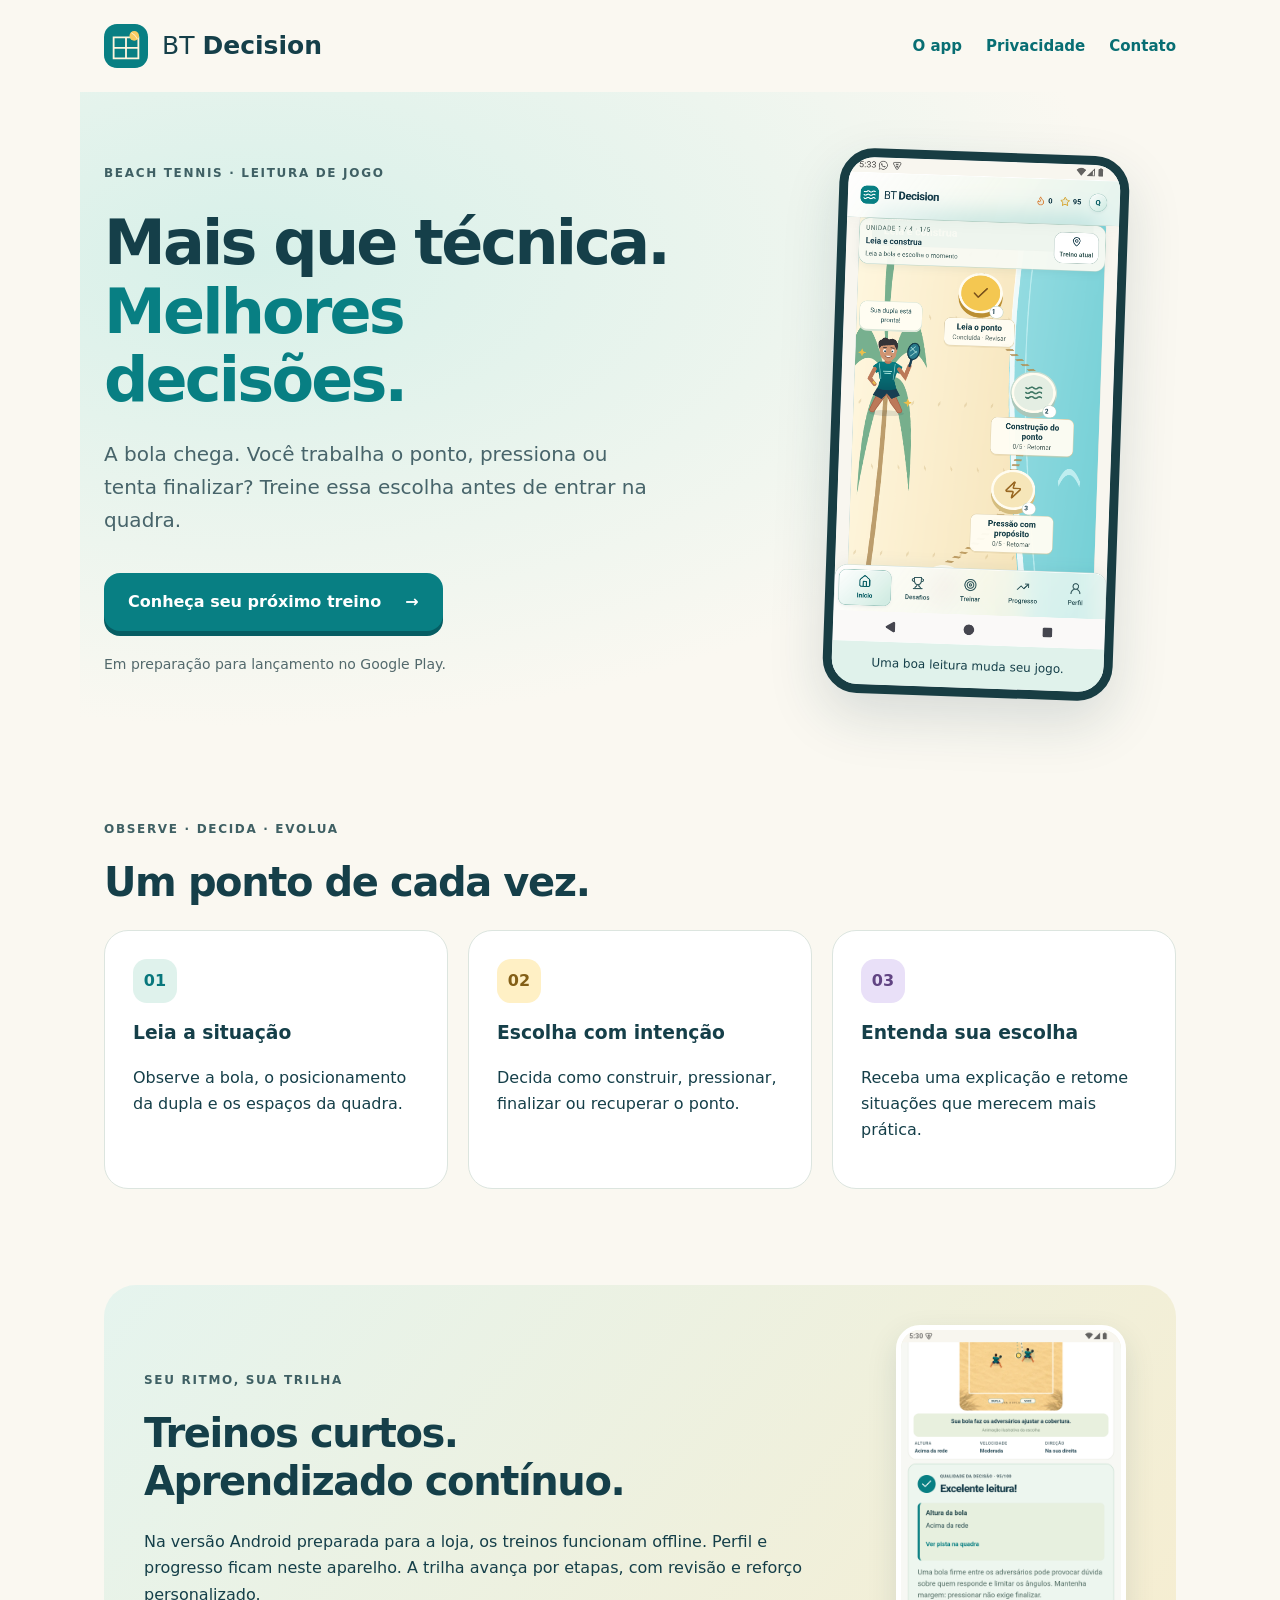
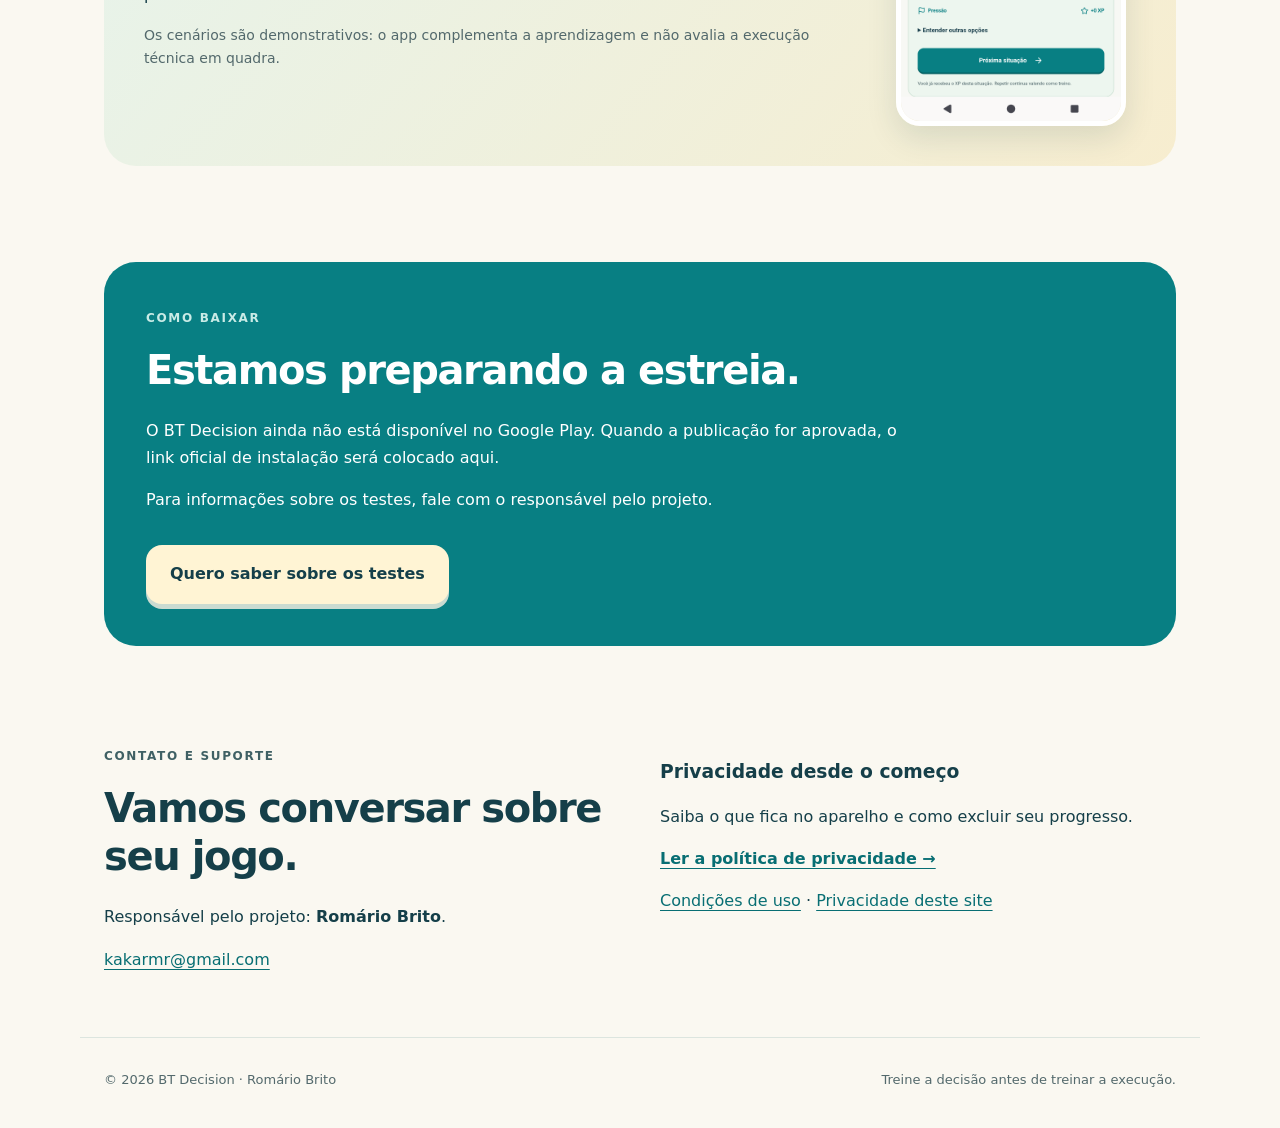
==== index.html @ 3d18ed54 "Publish BT Decision presentation, privacy and support website" ====
<!doctype html>
<html lang="pt-BR">
<head>
  <meta charset="utf-8"><meta name="viewport" content="width=device-width,initial-scale=1">
  <meta name="description" content="BT Decision: treine sua leitura de jogo e suas decisões no Beach Tennis. Conheça o aplicativo, sua política de privacidade e o canal de suporte.">
  <meta name="theme-color" content="#087f83">
  <title>BT Decision — Beach Tennis</title>
  <link rel="icon" href="assets/icon.svg" type="image/svg+xml">
  <link rel="stylesheet" href="style.css">
</head>
<body>
<a class="skip" href="#conteudo">Ir para o conteúdo</a>
<header class="wrap"><a class="brand" href="./"><img src="assets/icon.svg" width="44" height="44" alt="">BT <strong>Decision</strong></a><nav aria-label="Menu principal"><a href="#como-funciona">O app</a><a href="privacidade/">Privacidade</a><a href="#contato">Contato</a></nav></header>
<main id="conteudo">
<section class="hero wrap">
  <div><span class="tag">BEACH TENNIS · LEITURA DE JOGO</span><h1>Mais que técnica.<br><em>Melhores decisões.</em></h1><p class="lead">A bola chega. Você trabalha o ponto, pressiona ou tenta finalizar? Treine essa escolha antes de entrar na quadra.</p><a class="button" href="#como-funciona">Conheça seu próximo treino <span aria-hidden="true">→</span></a><p class="status">Em preparação para lançamento no Google Play.</p></div>
  <figure class="phone"><img src="assets/trilha.png" width="1080" height="1920" alt="Tela real do BT Decision com a trilha de aprendizado e o próximo treino recomendado."><figcaption>Uma boa leitura muda seu jogo.</figcaption></figure>
</section>
<section class="section wrap" id="como-funciona"><span class="tag">OBSERVE · DECIDA · EVOLUA</span><h2>Um ponto de cada vez.</h2><div class="cards"><article><span class="number">01</span><h3>Leia a situação</h3><p>Observe a bola, o posicionamento da dupla e os espaços da quadra.</p></article><article><span class="number">02</span><h3>Escolha com intenção</h3><p>Decida como construir, pressionar, finalizar ou recuperar o ponto.</p></article><article><span class="number">03</span><h3>Entenda sua escolha</h3><p>Receba uma explicação e retome situações que merecem mais prática.</p></article></div></section>
<section class="section wrap"><div class="highlight"><div><span class="tag">SEU RITMO, SUA TRILHA</span><h2>Treinos curtos.<br>Aprendizado contínuo.</h2><p>Na versão Android preparada para a loja, os treinos funcionam offline. Perfil e progresso ficam neste aparelho. A trilha avança por etapas, com revisão e reforço personalizado.</p><p class="note">Os cenários são demonstrativos: o app complementa a aprendizagem e não avalia a execução técnica em quadra.</p></div><img class="screen" src="assets/feedback.png" width="1080" height="1920" loading="lazy" alt="Exemplo real de explicação após uma decisão no aplicativo."></div></section>
<section class="section wrap" id="baixar"><div class="download"><span class="tag">COMO BAIXAR</span><h2>Estamos preparando a estreia.</h2><p>O BT Decision ainda não está disponível no Google Play. Quando a publicação for aprovada, o link oficial de instalação será colocado aqui.</p><p>Para informações sobre os testes, fale com o responsável pelo projeto.</p><a class="button light" href="mailto:kakarmr@gmail.com?subject=BT%20Decision%20-%20testes">Quero saber sobre os testes</a></div></section>
<section class="section wrap contact" id="contato"><div><span class="tag">CONTATO E SUPORTE</span><h2>Vamos conversar sobre seu jogo.</h2><p>Responsável pelo projeto: <strong>Romário Brito</strong>.</p><p><a href="mailto:kakarmr@gmail.com">kakarmr@gmail.com</a></p></div><div><h3>Privacidade desde o começo</h3><p>Saiba o que fica no aparelho e como excluir seu progresso.</p><a class="text-link" href="privacidade/">Ler a política de privacidade →</a><p><a href="termos/">Condições de uso</a> · <a href="privacidade-site/">Privacidade deste site</a></p></div></section>
</main>
<footer class="wrap"><p>© 2026 BT Decision · Romário Brito</p><p>Treine a decisão antes de treinar a execução.</p></footer>
</body></html>
---- style.css ----
:root{font-family:system-ui,-apple-system,BlinkMacSystemFont,"Segoe UI",sans-serif;color:#153f49;background:#faf8f1;line-height:1.65;scroll-behavior:smooth}*{box-sizing:border-box}body{margin:0}a{color:#086e73;text-underline-offset:4px}a:focus-visible{outline:3px solid #bd7500;outline-offset:5px}img{max-width:100%;height:auto}.wrap{max-width:1120px;margin:auto;padding-left:24px;padding-right:24px}header{display:flex;align-items:center;justify-content:space-between;gap:24px;padding-top:24px;padding-bottom:24px}.brand{display:flex;align-items:center;gap:8px;font-size:25px;text-decoration:none;color:#153f49}.brand img{margin-right:6px;border-radius:13px}nav{display:flex;gap:24px}nav a{text-decoration:none;font-size:15px;font-weight:600}.skip{position:absolute;top:-100px;padding:12px;background:#fff}.skip:focus{top:0}.hero{display:grid;grid-template-columns:1.2fr .8fr;align-items:center;gap:70px;padding-top:60px;padding-bottom:70px;background:radial-gradient(ellipse at 15% 25%,#d7f0e9,transparent 65%)}.tag{font-size:12px;letter-spacing:.14em;font-weight:800;color:#3f6064}h1{font-size:clamp(36px,5vw,62px);line-height:1.1;letter-spacing:-.045em;margin:24px 0}h1 em{color:#087f83;font-style:normal}h2{font-size:clamp(28px,3.5vw,40px);line-height:1.2;letter-spacing:-.035em;margin:16px 0 24px}h3{line-height:1.3}.lead{font-size:20px;max-width:560px;color:#47646a}.button{display:inline-flex;align-items:center;gap:24px;justify-content:center;background:#087f83;color:white;text-decoration:none;padding:16px 24px;border-radius:16px;font-weight:750;box-shadow:0 5px 0 #065d63;margin-top:16px}.button:hover{background:#066c70}.status,.note{font-size:14px;color:#53696c}.status{margin-top:22px}.phone{margin:0 auto;width:min(100%,290px);background:#fff;border:9px solid #183d43;border-radius:35px;overflow:hidden;box-shadow:0 22px 55px #153f4926;transform:rotate(2deg)}.phone img{display:block;width:100%;border-radius:23px 23px 0 0}.phone figcaption{font-size:12px;text-align:center;padding:12px;background:#e0f2eb}.section{padding-top:48px;padding-bottom:48px}.cards{display:grid;grid-template-columns:repeat(3,1fr);gap:20px}.cards article{background:#fff;padding:28px;border:1px solid #dce5df;border-radius:24px}.number{display:inline-grid;place-items:center;width:44px;height:44px;border-radius:14px;background:#dff2ec;color:#08777c;font-weight:800}.cards article:nth-child(2) .number{background:#fff0c5;color:#835f17}.cards article:nth-child(3) .number{background:#e9e0f8;color:#614483}.highlight{border-radius:32px;padding:40px;background:linear-gradient(130deg,#e5f4ee,#f7edcf);display:grid;grid-template-columns:1fr 240px;align-items:center;gap:50px}.screen{width:230px;border:5px solid #fff;border-radius:24px;box-shadow:0 12px 30px #153f4920}.download{border-radius:32px;background:#087f83;color:#fff;padding:42px}.download .tag{color:#c9ebe6}.download p{max-width:760px}.light{background:#fff4d4;color:#153f49;box-shadow:0 5px 0 #cadbd1}.light:hover{background:#fff}.contact{display:grid;grid-template-columns:1fr 1fr;gap:40px}.text-link{font-weight:700}footer{border-top:1px solid #dce5df;display:flex;justify-content:space-between;gap:24px;padding-top:18px;padding-bottom:25px;font-size:13px;color:#53696c}.legal{max-width:800px;margin:auto;padding:36px 24px 70px}.legal h1{font-size:36px}.legal h2{font-size:23px;margin-top:32px}.legal code{overflow-wrap:anywhere}.legal .intro{font-size:15px;color:#53696c}@media(max-width:700px){header{flex-direction:column;align-items:flex-start;gap:16px}nav{gap:20px;flex-wrap:wrap}.hero{grid-template-columns:1fr;gap:36px;padding-top:24px;padding-bottom:28px}.hero h1{max-width:480px}.phone{width:240px;transform:none}.cards{grid-template-columns:1fr}.section{padding-top:30px;padding-bottom:30px}.highlight{grid-template-columns:1fr;padding:28px;gap:24px}.screen{margin:auto;width:220px}.download{padding:28px}.contact{grid-template-columns:1fr;gap:20px}footer{flex-direction:column;gap:0}.button{width:100%;padding-left:15px;padding-right:15px;font-size:15px}.brand{font-size:24px}}@media(prefers-reduced-motion:reduce){:root{scroll-behavior:auto}}
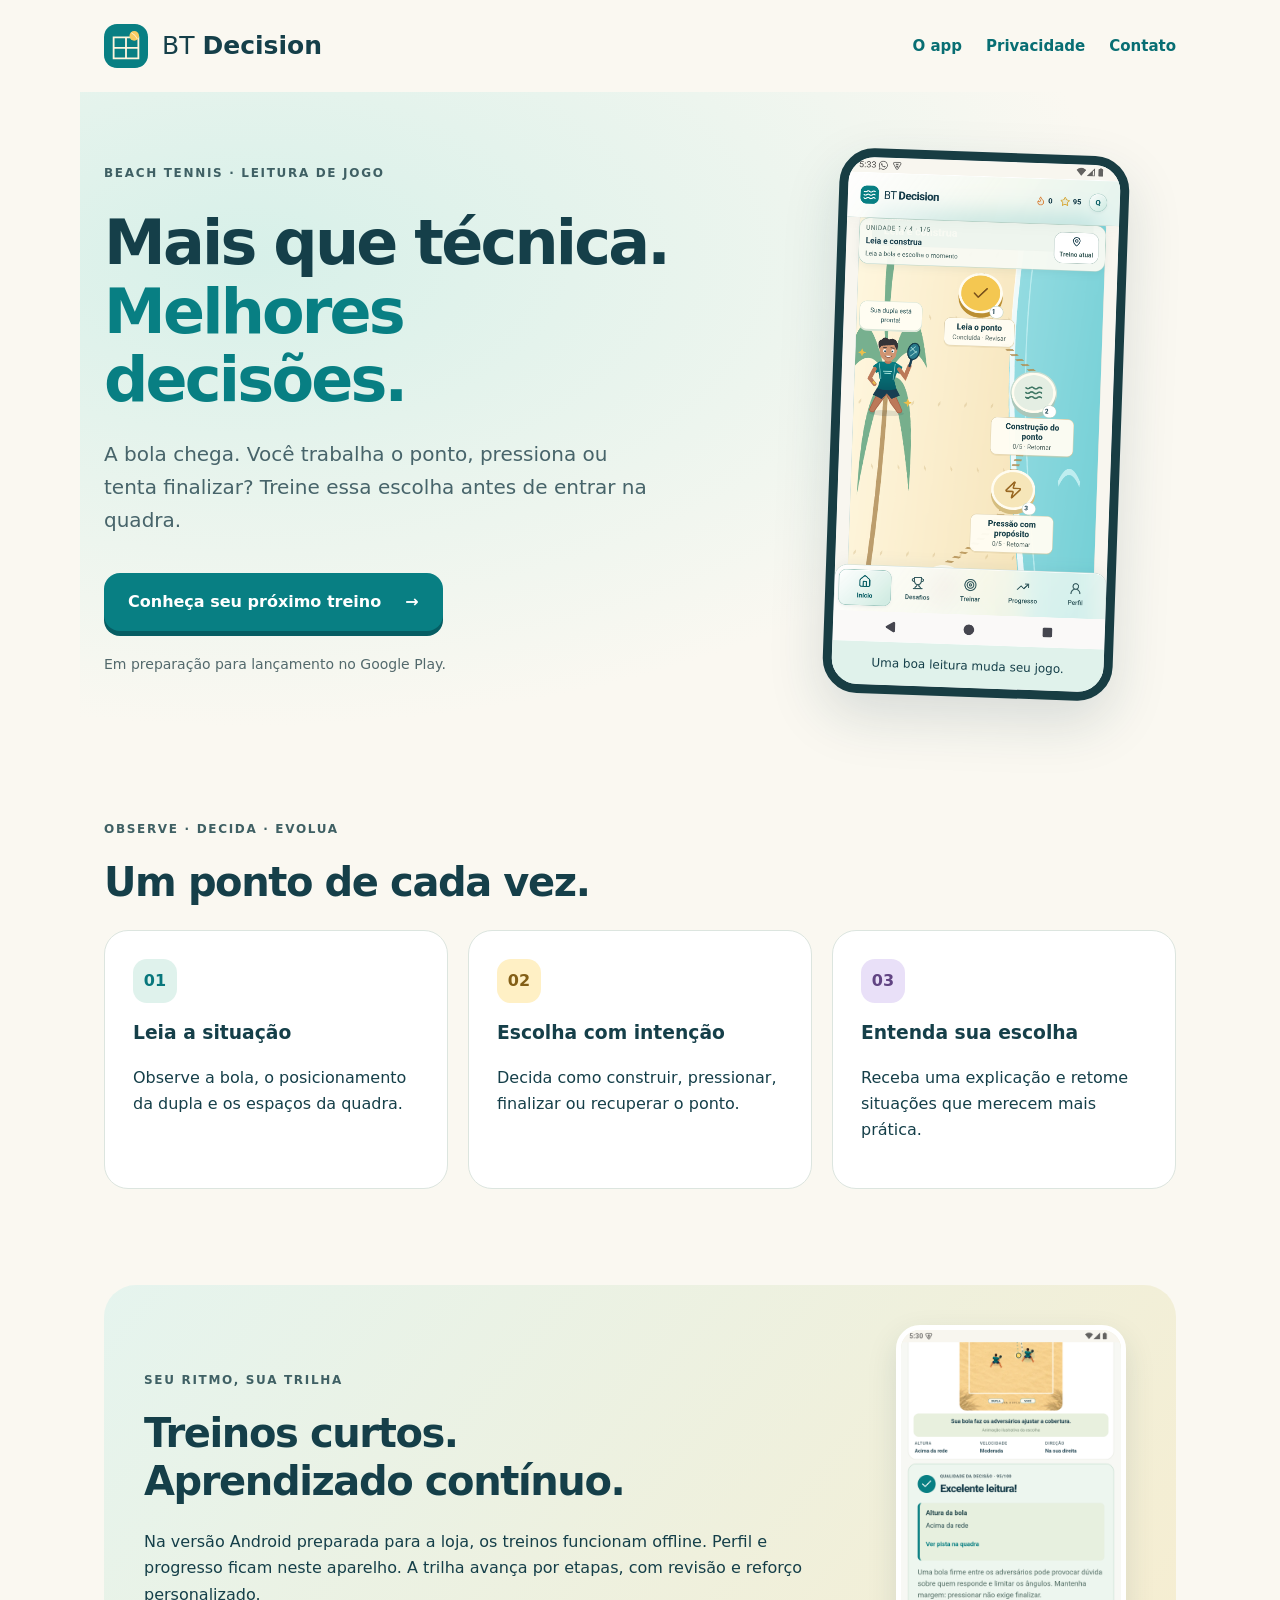
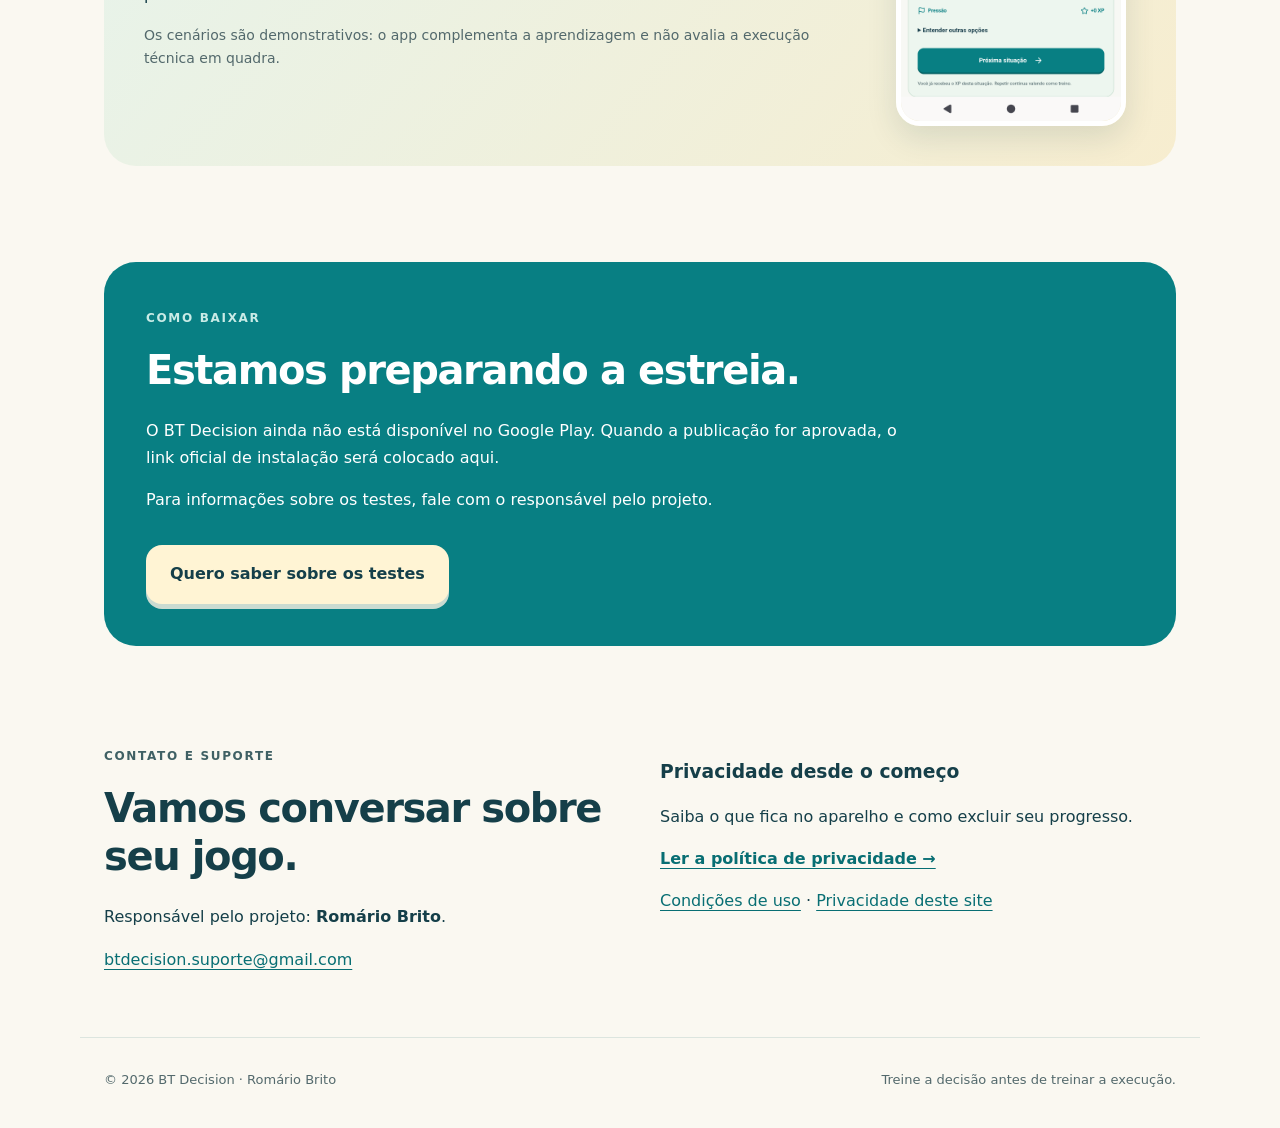
==== commit 3f81e317: "Use confirmed BT Decision support email" ====
--- a/index.html
+++ b/index.html
@@ -18,8 +18,8 @@
 </section>
 <section class="section wrap" id="como-funciona"><span class="tag">OBSERVE · DECIDA · EVOLUA</span><h2>Um ponto de cada vez.</h2><div class="cards"><article><span class="number">01</span><h3>Leia a situação</h3><p>Observe a bola, o posicionamento da dupla e os espaços da quadra.</p></article><article><span class="number">02</span><h3>Escolha com intenção</h3><p>Decida como construir, pressionar, finalizar ou recuperar o ponto.</p></article><article><span class="number">03</span><h3>Entenda sua escolha</h3><p>Receba uma explicação e retome situações que merecem mais prática.</p></article></div></section>
 <section class="section wrap"><div class="highlight"><div><span class="tag">SEU RITMO, SUA TRILHA</span><h2>Treinos curtos.<br>Aprendizado contínuo.</h2><p>Na versão Android preparada para a loja, os treinos funcionam offline. Perfil e progresso ficam neste aparelho. A trilha avança por etapas, com revisão e reforço personalizado.</p><p class="note">Os cenários são demonstrativos: o app complementa a aprendizagem e não avalia a execução técnica em quadra.</p></div><img class="screen" src="assets/feedback.png" width="1080" height="1920" loading="lazy" alt="Exemplo real de explicação após uma decisão no aplicativo."></div></section>
-<section class="section wrap" id="baixar"><div class="download"><span class="tag">COMO BAIXAR</span><h2>Estamos preparando a estreia.</h2><p>O BT Decision ainda não está disponível no Google Play. Quando a publicação for aprovada, o link oficial de instalação será colocado aqui.</p><p>Para informações sobre os testes, fale com o responsável pelo projeto.</p><a class="button light" href="mailto:kakarmr@gmail.com?subject=BT%20Decision%20-%20testes">Quero saber sobre os testes</a></div></section>
-<section class="section wrap contact" id="contato"><div><span class="tag">CONTATO E SUPORTE</span><h2>Vamos conversar sobre seu jogo.</h2><p>Responsável pelo projeto: <strong>Romário Brito</strong>.</p><p><a href="mailto:kakarmr@gmail.com">kakarmr@gmail.com</a></p></div><div><h3>Privacidade desde o começo</h3><p>Saiba o que fica no aparelho e como excluir seu progresso.</p><a class="text-link" href="privacidade/">Ler a política de privacidade →</a><p><a href="termos/">Condições de uso</a> · <a href="privacidade-site/">Privacidade deste site</a></p></div></section>
+<section class="section wrap" id="baixar"><div class="download"><span class="tag">COMO BAIXAR</span><h2>Estamos preparando a estreia.</h2><p>O BT Decision ainda não está disponível no Google Play. Quando a publicação for aprovada, o link oficial de instalação será colocado aqui.</p><p>Para informações sobre os testes, fale com o responsável pelo projeto.</p><a class="button light" href="mailto:btdecision.suporte@gmail.com?subject=BT%20Decision%20-%20testes">Quero saber sobre os testes</a></div></section>
+<section class="section wrap contact" id="contato"><div><span class="tag">CONTATO E SUPORTE</span><h2>Vamos conversar sobre seu jogo.</h2><p>Responsável pelo projeto: <strong>Romário Brito</strong>.</p><p><a href="mailto:btdecision.suporte@gmail.com">btdecision.suporte@gmail.com</a></p></div><div><h3>Privacidade desde o começo</h3><p>Saiba o que fica no aparelho e como excluir seu progresso.</p><a class="text-link" href="privacidade/">Ler a política de privacidade →</a><p><a href="termos/">Condições de uso</a> · <a href="privacidade-site/">Privacidade deste site</a></p></div></section>
 </main>
 <footer class="wrap"><p>© 2026 BT Decision · Romário Brito</p><p>Treine a decisão antes de treinar a execução.</p></footer>
 </body></html>
